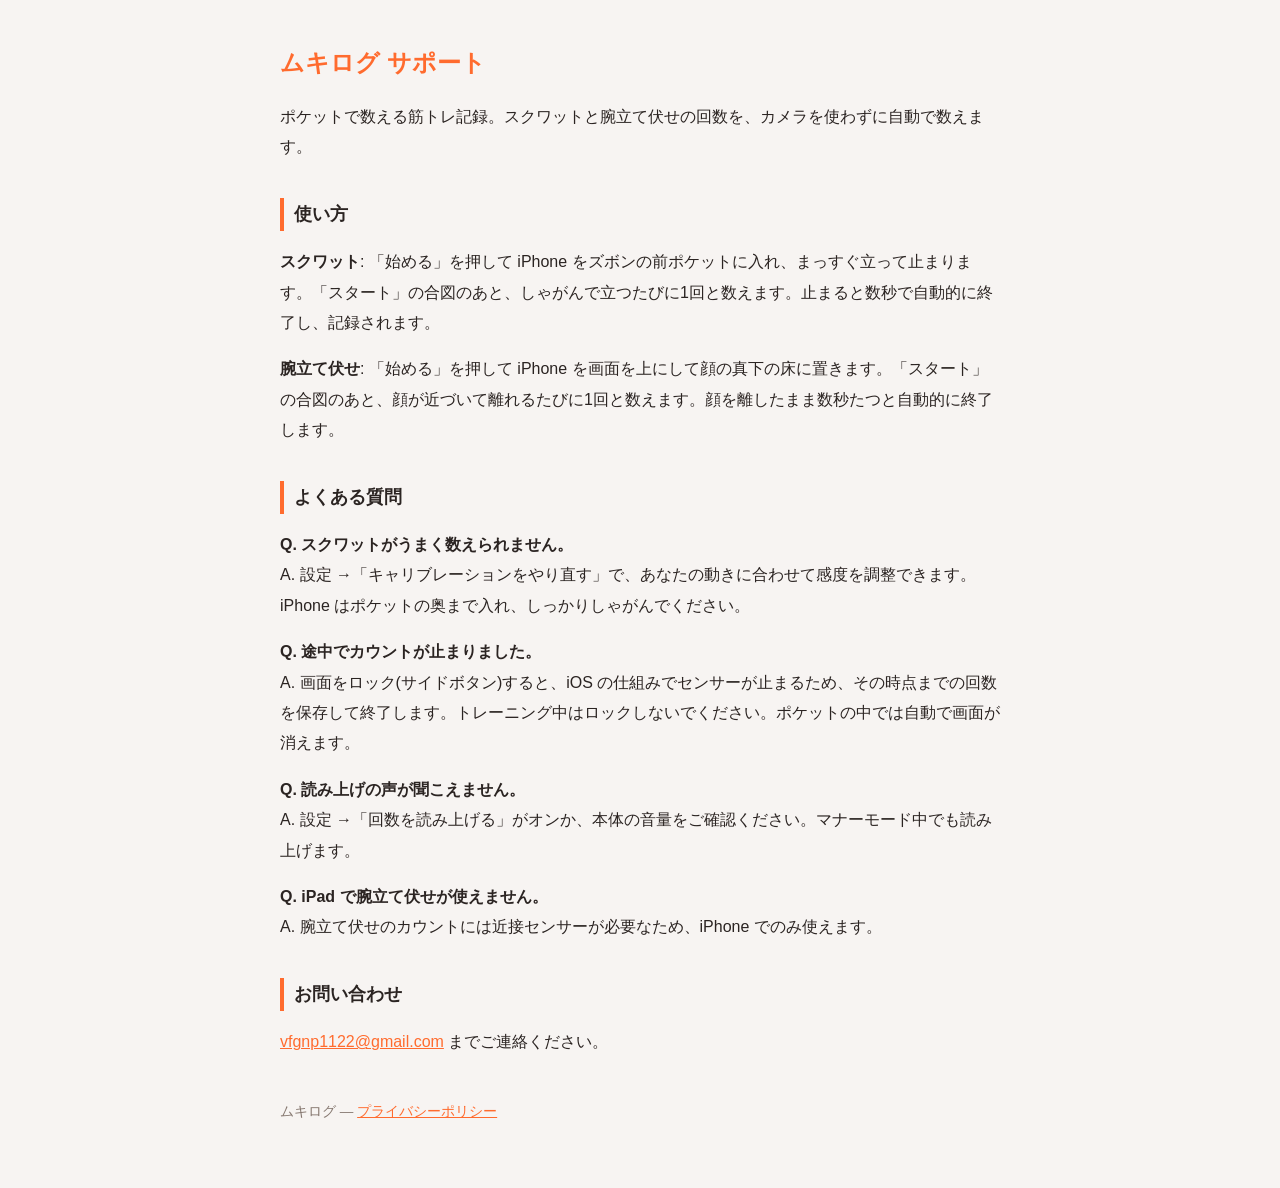
==== index.html @ a78a2f7f "ムキログのサポートページとプライバシーポリシーを追加 Co-Authored-By: Claude Opus 5.5 <noreply@anthropic.com> Claude-Session: h" ====
<!DOCTYPE html>
<html lang="ja">
<head>
<meta charset="UTF-8">
<meta name="viewport" content="width=device-width, initial-scale=1">
<title>ムキログ サポート</title>
<link rel="stylesheet" href="style.css">
</head>
<body>
<h1>ムキログ サポート</h1>
<p>ポケットで数える筋トレ記録。スクワットと腕立て伏せの回数を、カメラを使わずに自動で数えます。</p>

<h2>使い方</h2>
<p><strong>スクワット</strong>: 「始める」を押して iPhone をズボンの前ポケットに入れ、まっすぐ立って止まります。「スタート」の合図のあと、しゃがんで立つたびに1回と数えます。止まると数秒で自動的に終了し、記録されます。</p>
<p><strong>腕立て伏せ</strong>: 「始める」を押して iPhone を画面を上にして顔の真下の床に置きます。「スタート」の合図のあと、顔が近づいて離れるたびに1回と数えます。顔を離したまま数秒たつと自動的に終了します。</p>

<h2>よくある質問</h2>
<p><strong>Q. スクワットがうまく数えられません。</strong><br>
A. 設定 →「キャリブレーションをやり直す」で、あなたの動きに合わせて感度を調整できます。iPhone はポケットの奥まで入れ、しっかりしゃがんでください。</p>
<p><strong>Q. 途中でカウントが止まりました。</strong><br>
A. 画面をロック(サイドボタン)すると、iOS の仕組みでセンサーが止まるため、その時点までの回数を保存して終了します。トレーニング中はロックしないでください。ポケットの中では自動で画面が消えます。</p>
<p><strong>Q. 読み上げの声が聞こえません。</strong><br>
A. 設定 →「回数を読み上げる」がオンか、本体の音量をご確認ください。マナーモード中でも読み上げます。</p>
<p><strong>Q. iPad で腕立て伏せが使えません。</strong><br>
A. 腕立て伏せのカウントには近接センサーが必要なため、iPhone でのみ使えます。</p>

<h2>お問い合わせ</h2>
<p><a href="mailto:vfgnp1122@gmail.com">vfgnp1122@gmail.com</a> までご連絡ください。</p>

<footer>ムキログ — <a href="privacy.html">プライバシーポリシー</a></footer>
</body>
</html>
---- style.css ----
:root { color-scheme: light dark; --accent: #FF6B2E; --bg: #F7F4F2; --fg: #2B2422; --sub: #85776F; }
@media (prefers-color-scheme: dark) { :root { --bg: #1C1917; --fg: #F2ECE8; --sub: #A89A92; } }
body { font-family: -apple-system, "Hiragino Sans", "Noto Sans JP", sans-serif;
       max-width: 720px; margin: 0 auto; padding: 24px 20px 64px;
       color: var(--fg); background: var(--bg); line-height: 1.9; }
h1 { font-size: 1.5rem; color: var(--accent); }
h2 { font-size: 1.1rem; margin-top: 2em; border-left: 4px solid var(--accent); padding-left: 10px; }
footer { margin-top: 3em; font-size: .85rem; color: var(--sub); }
a { color: var(--accent); }
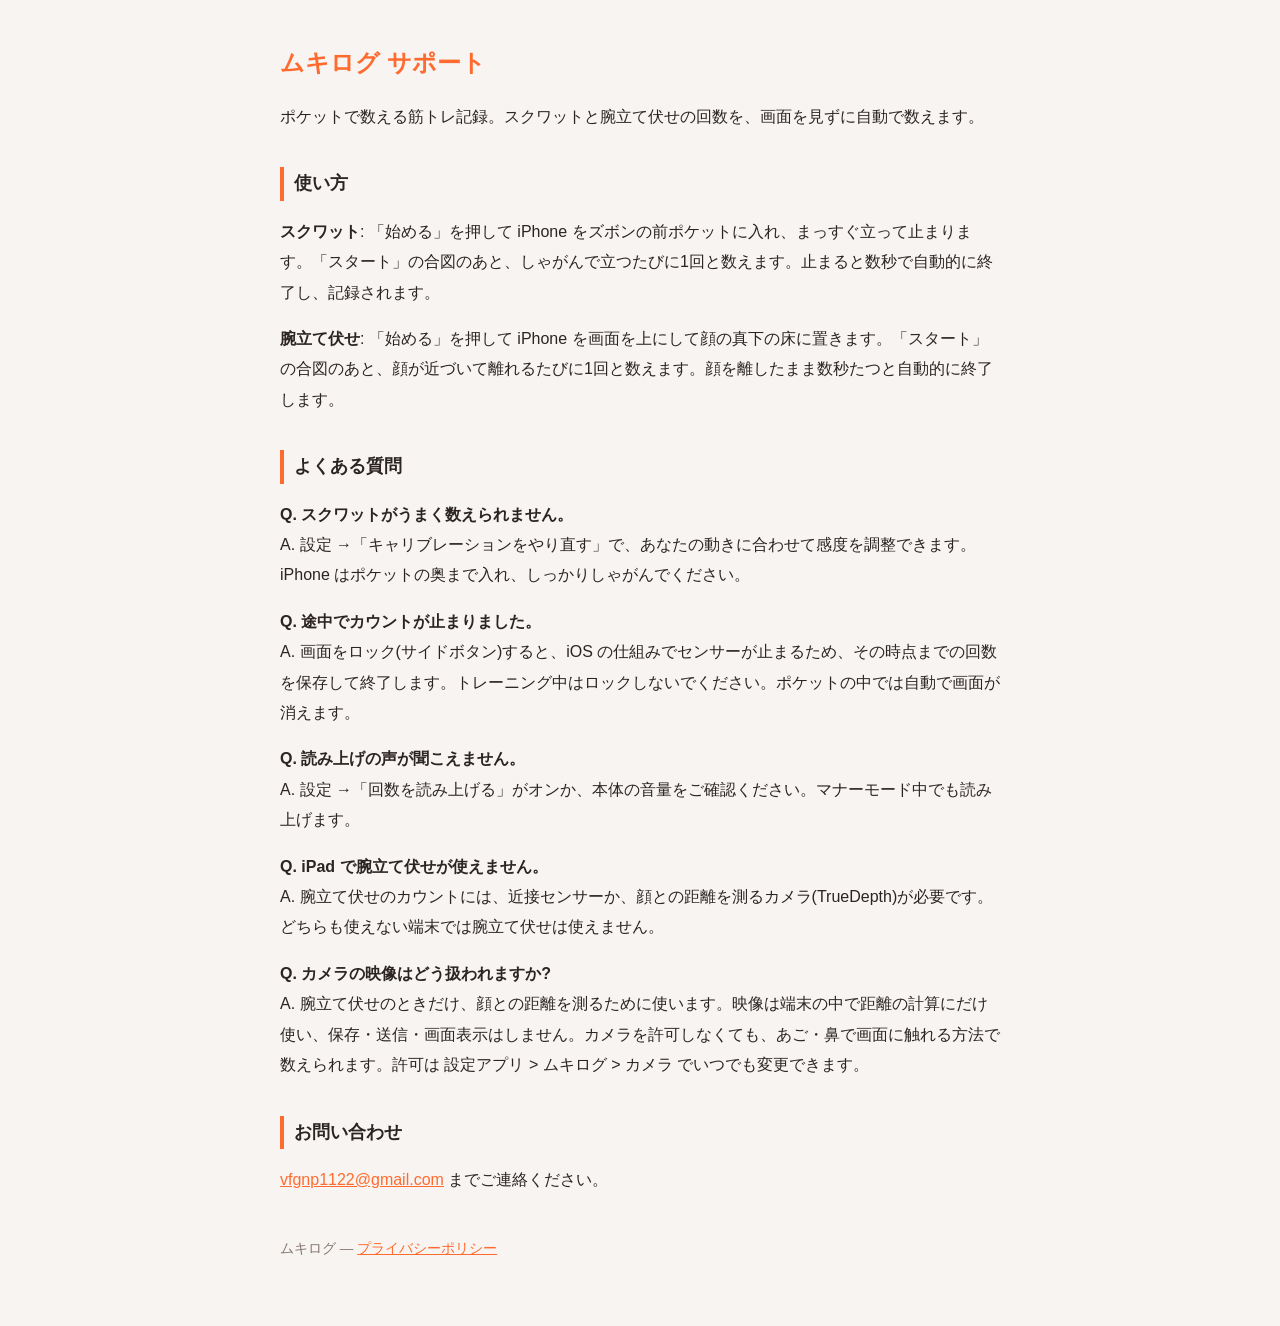
==== commit c436ef43: "腕立て伏せのカメラ利用に合わせてプライバシーポリシーと FAQ を更新 Co-Authored-By: Claude Opus 5.5 <noreply@anthropic.com>" ====
--- a/index.html
+++ b/index.html
@@ -8,7 +8,7 @@
 </head>
 <body>
 <h1>ムキログ サポート</h1>
-<p>ポケットで数える筋トレ記録。スクワットと腕立て伏せの回数を、カメラを使わずに自動で数えます。</p>
+<p>ポケットで数える筋トレ記録。スクワットと腕立て伏せの回数を、画面を見ずに自動で数えます。</p>
 
 <h2>使い方</h2>
 <p><strong>スクワット</strong>: 「始める」を押して iPhone をズボンの前ポケットに入れ、まっすぐ立って止まります。「スタート」の合図のあと、しゃがんで立つたびに1回と数えます。止まると数秒で自動的に終了し、記録されます。</p>
@@ -22,7 +22,9 @@
 <p><strong>Q. 読み上げの声が聞こえません。</strong><br>
 A. 設定 →「回数を読み上げる」がオンか、本体の音量をご確認ください。マナーモード中でも読み上げます。</p>
 <p><strong>Q. iPad で腕立て伏せが使えません。</strong><br>
-A. 腕立て伏せのカウントには近接センサーが必要なため、iPhone でのみ使えます。</p>
+A. 腕立て伏せのカウントには、近接センサーか、顔との距離を測るカメラ(TrueDepth)が必要です。どちらも使えない端末では腕立て伏せは使えません。</p>
+<p><strong>Q. カメラの映像はどう扱われますか?</strong><br>
+A. 腕立て伏せのときだけ、顔との距離を測るために使います。映像は端末の中で距離の計算にだけ使い、保存・送信・画面表示はしません。カメラを許可しなくても、あご・鼻で画面に触れる方法で数えられます。許可は 設定アプリ > ムキログ > カメラ でいつでも変更できます。</p>
 
 <h2>お問い合わせ</h2>
 <p><a href="mailto:vfgnp1122@gmail.com">vfgnp1122@gmail.com</a> までご連絡ください。</p>
